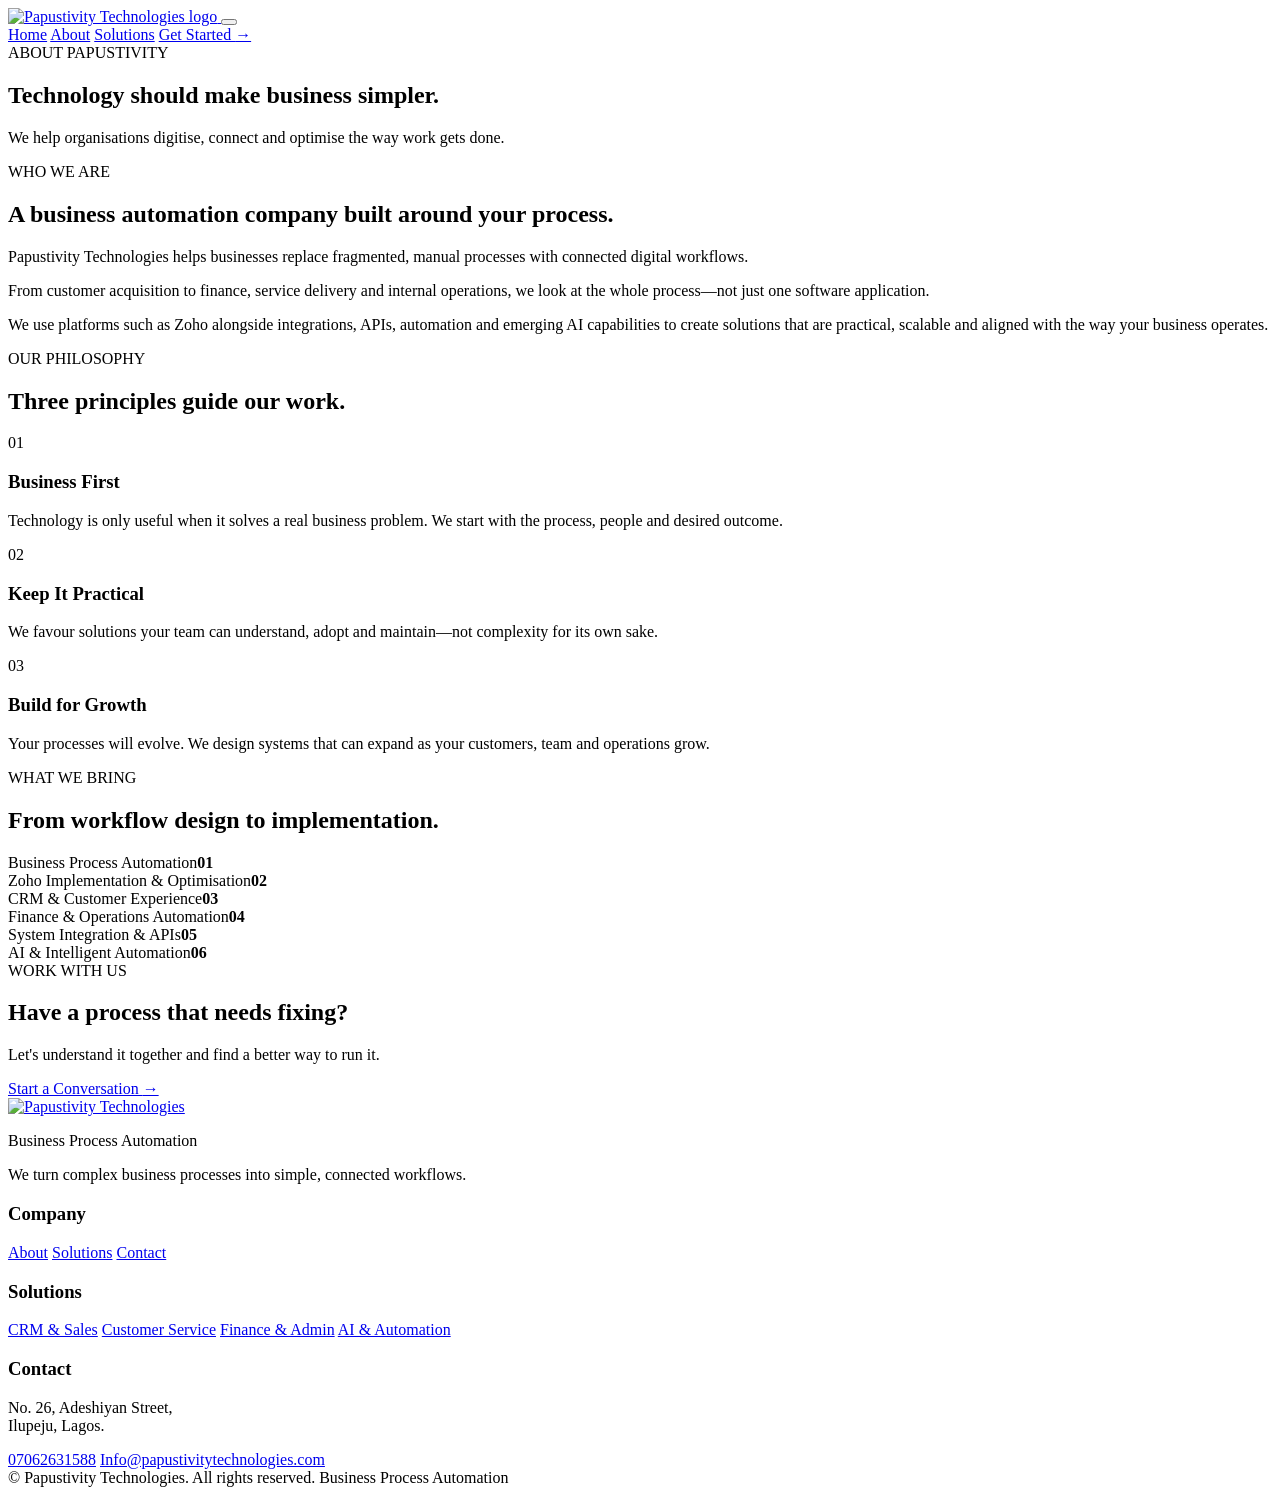
==== about.html @ e0532d32 "Initial File upload" ====
<!DOCTYPE html>
<html lang="en">
<head>
  <meta charset="UTF-8">
  <meta name="viewport" content="width=device-width, initial-scale=1.0">
  <meta name="theme-color" content="#081b3a">
  <meta name="description" content="Learn how Papustivity Technologies approaches business process automation.">
  <meta property="og:title" content="About | Papustivity Technologies">
  <meta property="og:description" content="Learn how Papustivity Technologies approaches business process automation.">
  <meta property="og:type" content="website">
  <meta property="og:image" content="images/papustivity-logo.png">
  <title>About | Papustivity Technologies</title>
  <link rel="icon" type="image/png" href="images/papustivity-logo.png">
  <link rel="stylesheet" href="css/style.css">
</head>
<body class="about-page">

<header class="site-header" id="site-header">
  <div class="container nav-wrap">
    <a class="brand" href="index.html" aria-label="Papustivity Technologies home">
      <img src="images/papustivity-logo.png" alt="Papustivity Technologies logo">
    </a>

    <button class="menu-toggle" type="button" aria-label="Open navigation" aria-expanded="false" aria-controls="site-nav">
      <span></span><span></span><span></span>
    </button>

    <nav class="site-nav" id="site-nav" aria-label="Main navigation">
      <a href="index.html" data-nav="home">Home</a>
      <a href="about.html" data-nav="about">About</a>
      <a href="solutions.html" data-nav="solutions">Solutions</a>
      <a class="nav-cta" href="contact.html">Get Started <span>→</span></a>
    </nav>
  </div>
</header>

<main>
  <section class="page-hero">
    <div class="container narrow">
      <span class="eyebrow"><span class="eyebrow-dot"></span> ABOUT PAPUSTIVITY</span>
      <h1>Technology should make <span>business simpler.</span></h1>
      <p>We help organisations digitise, connect and optimise the way work gets done.</p>
    </div>
  </section>

  <section class="section">
    <div class="container split-section about-split">
      <div>
        <span class="section-kicker">WHO WE ARE</span>
        <h2>A business automation company built around your process.</h2>
      </div>
      <div>
        <p class="lead">Papustivity Technologies helps businesses replace fragmented, manual processes with connected digital workflows.</p>
        <p>From customer acquisition to finance, service delivery and internal operations, we look at the whole process—not just one software application.</p>
        <p>We use platforms such as Zoho alongside integrations, APIs, automation and emerging AI capabilities to create solutions that are practical, scalable and aligned with the way your business operates.</p>
      </div>
    </div>
  </section>

  <section class="section section-soft">
    <div class="container">
      <div class="section-heading"><div><span class="section-kicker">OUR PHILOSOPHY</span><h2>Three principles guide our work.</h2></div></div>
      <div class="card-grid three">
        <article class="principle"><span>01</span><h3>Business First</h3><p>Technology is only useful when it solves a real business problem. We start with the process, people and desired outcome.</p></article>
        <article class="principle"><span>02</span><h3>Keep It Practical</h3><p>We favour solutions your team can understand, adopt and maintain—not complexity for its own sake.</p></article>
        <article class="principle"><span>03</span><h3>Build for Growth</h3><p>Your processes will evolve. We design systems that can expand as your customers, team and operations grow.</p></article>
      </div>
    </div>
  </section>

  <section class="section">
    <div class="container">
      <div class="section-heading"><div><span class="section-kicker">WHAT WE BRING</span><h2>From workflow design to implementation.</h2></div></div>
      <div class="capability-list">
        <div><span>Business Process Automation</span><b>01</b></div>
        <div><span>Zoho Implementation &amp; Optimisation</span><b>02</b></div>
        <div><span>CRM &amp; Customer Experience</span><b>03</b></div>
        <div><span>Finance &amp; Operations Automation</span><b>04</b></div>
        <div><span>System Integration &amp; APIs</span><b>05</b></div>
        <div><span>AI &amp; Intelligent Automation</span><b>06</b></div>
      </div>
    </div>
  </section>

  <section class="cta-section">
    <div class="container cta-box">
      <div><span class="section-kicker">WORK WITH US</span><h2>Have a process that needs fixing?</h2><p>Let's understand it together and find a better way to run it.</p></div>
      <a class="btn btn-light" href="contact.html">Start a Conversation <span>→</span></a>
    </div>
  </section>
</main>

<footer class="site-footer">
  <div class="container footer-grid">
    <div class="footer-brand">
      <a class="brand footer-logo" href="index.html" aria-label="Papustivity Technologies home">
        <img src="images/papustivity-logo.png" alt="Papustivity Technologies">
      </a>
      <p>Business Process Automation</p>
      <p class="footer-copy">We turn complex business processes into simple, connected workflows.</p>
    </div>

    <div>
      <h3>Company</h3>
      <a href="about.html">About</a>
      <a href="solutions.html">Solutions</a>
      <a href="contact.html">Contact</a>
    </div>

    <div>
      <h3>Solutions</h3>
      <a href="solutions.html#crm">CRM &amp; Sales</a>
      <a href="solutions.html#service">Customer Service</a>
      <a href="solutions.html#finance">Finance &amp; Admin</a>
      <a href="solutions.html#ai">AI &amp; Automation</a>
    </div>

    <div class="footer-contact">
      <h3>Contact</h3>
      <p>No. 26, Adeshiyan Street,<br>Ilupeju, Lagos.</p>
      <a href="tel:07062631588">07062631588</a>
      <a href="mailto:Info@papustivitytechnologies.com">Info@papustivitytechnologies.com</a>
    </div>
  </div>

  <div class="container footer-bottom">
    <span>© <span id="year"></span> Papustivity Technologies. All rights reserved.</span>
    <span>Business Process Automation</span>
  </div>
</footer>

<script src="js/main.js"></script>
</body>
</html>
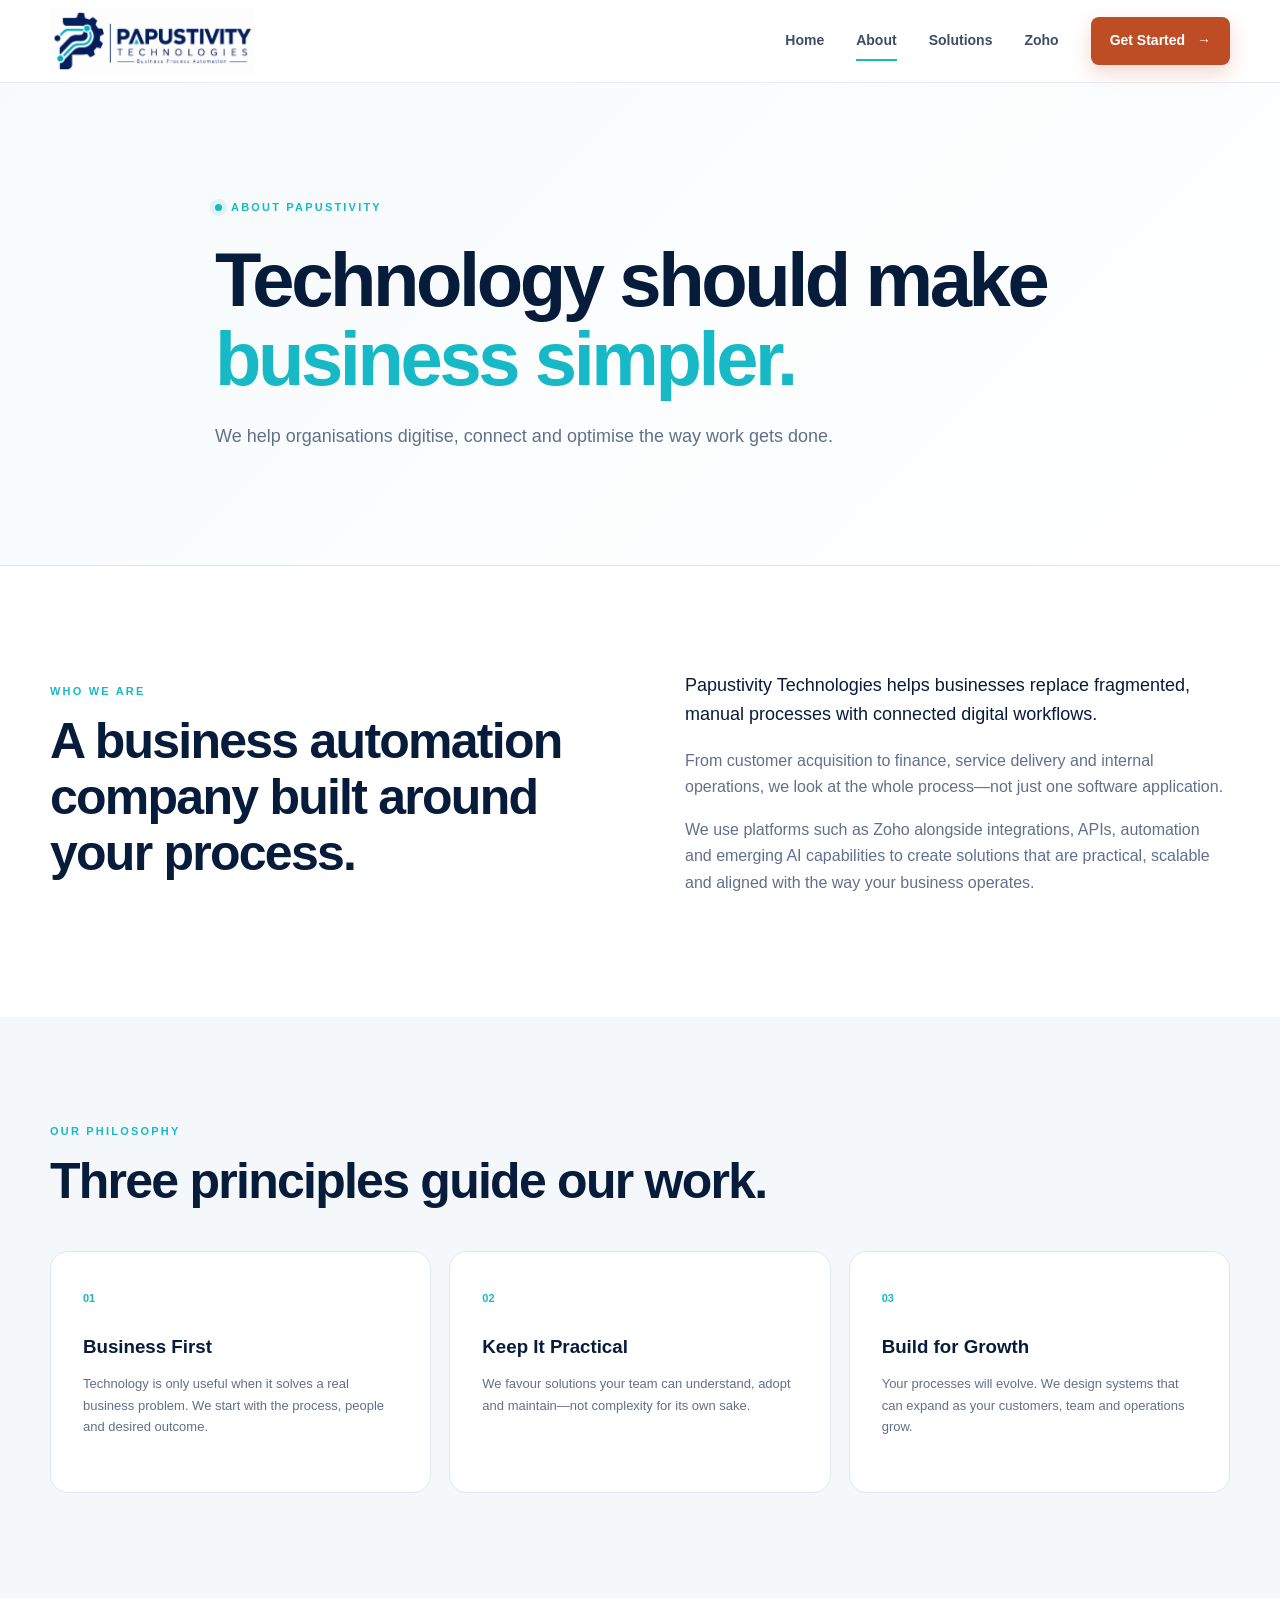
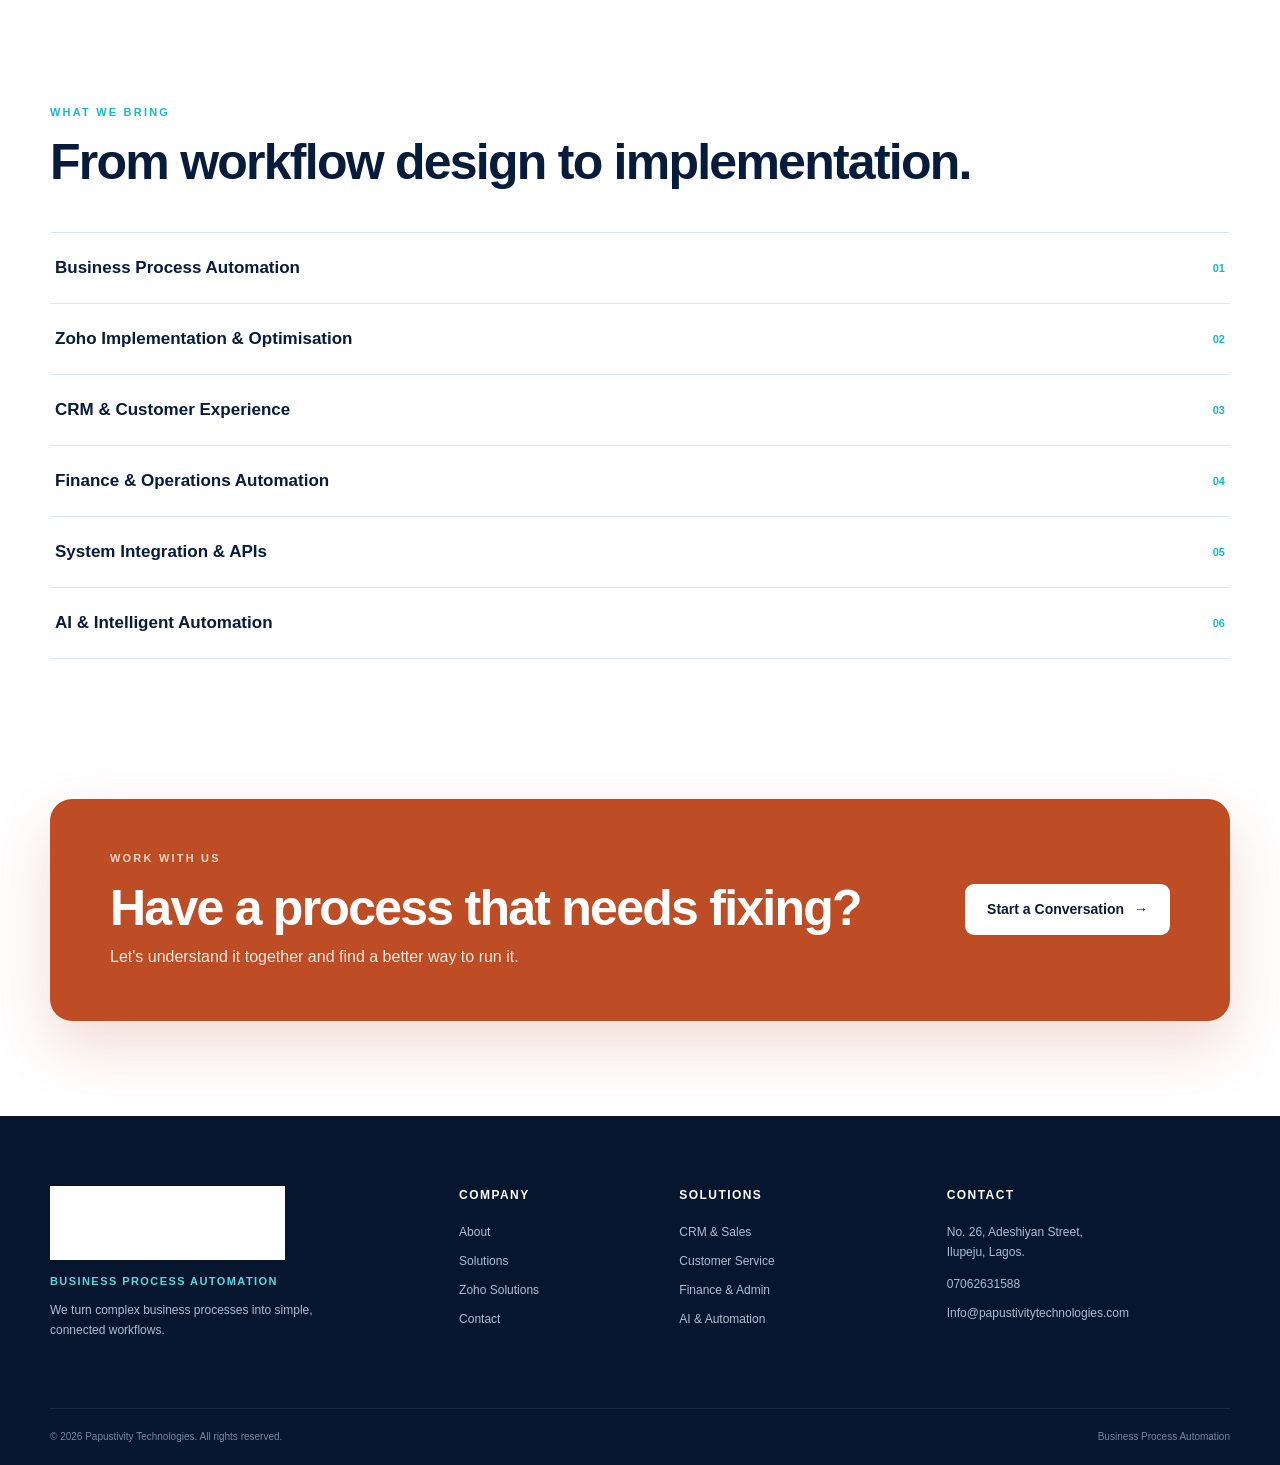
==== commit d6c37bc6: "Add Authorized Zoho Partner website campaign" ====
--- a/about.html
+++ b/about.html
@@ -30,6 +30,7 @@
       <a href="index.html" data-nav="home">Home</a>
       <a href="about.html" data-nav="about">About</a>
       <a href="solutions.html" data-nav="solutions">Solutions</a>
+      <a href="zoho.html" data-nav="zoho">Zoho</a>
       <a class="nav-cta" href="contact.html">Get Started <span>→</span></a>
     </nav>
   </div>
@@ -105,6 +106,7 @@
       <h3>Company</h3>
       <a href="about.html">About</a>
       <a href="solutions.html">Solutions</a>
+      <a href="zoho.html">Zoho Solutions</a>
       <a href="contact.html">Contact</a>
     </div>
 
--- a/css/style.css
+++ b/css/style.css
@@ -0,0 +1,232 @@
+
+:root{
+  --navy:#071b3b;
+  --navy-2:#0c2a55;
+  --navy-3:#123c72;
+  --aqua:#18b9c7;
+  --aqua-2:#59d8dc;
+  --orange:#be4d25;
+  --orange-dark:#9f3e1d;
+  --ink:#13213b;
+  --muted:#61708a;
+  --line:#dfe6ee;
+  --soft:#f5f8fb;
+  --white:#fff;
+  --shadow:0 20px 60px rgba(7,27,59,.10);
+  --radius:20px;
+  --max:1180px;
+}
+
+*{box-sizing:border-box}
+html{scroll-behavior:smooth}
+body{margin:0;font-family:Aptos,Arial,sans-serif;color:var(--ink);background:var(--white);line-height:1.65;-webkit-font-smoothing:antialiased}
+img{max-width:100%;display:block}
+a{color:inherit;text-decoration:none}
+button,input,select,textarea{font:inherit}
+button{cursor:pointer}
+.container{width:min(var(--max),calc(100% - 48px));margin:0 auto}
+.narrow{max-width:850px}
+.center{text-align:center}
+
+.site-header{position:sticky;top:0;z-index:100;background:rgba(255,255,255,.95);backdrop-filter:blur(16px);border-bottom:1px solid rgba(223,230,238,.75)}
+.nav-wrap{height:82px;display:flex;align-items:center;justify-content:space-between;gap:32px}
+.brand{display:block;width:205px}
+.brand img{width:100%;height:auto}
+.site-nav{display:flex;align-items:center;gap:32px;font-size:14px;font-weight:600}
+.site-nav>a:not(.nav-cta){position:relative;color:#3e4d65;padding:8px 0}
+.site-nav>a:not(.nav-cta):after{content:"";position:absolute;left:0;right:100%;bottom:0;height:2px;background:var(--aqua);transition:.25s}
+.site-nav>a:not(.nav-cta):hover:after,.site-nav>a.active:after{right:0}
+.nav-cta{background:var(--orange);color:white;padding:12px 19px;border-radius:8px;box-shadow:0 8px 20px rgba(190,77,37,.22);transition:.2s}
+.nav-cta:hover{background:var(--orange-dark);transform:translateY(-1px)}
+.nav-cta span{margin-left:8px}
+.menu-toggle{display:none;border:0;background:none;padding:8px}
+.menu-toggle span{display:block;width:25px;height:2px;background:var(--navy);margin:5px 0}
+
+.hero{overflow:hidden;background:linear-gradient(135deg,#f7fafc 0%,#fff 62%)}
+.hero-grid{min-height:670px;display:grid;grid-template-columns:1.05fr .95fr;align-items:center;gap:50px;padding:70px 0}
+.eyebrow,.section-kicker{font-size:11px;letter-spacing:.20em;font-weight:800;color:var(--aqua);text-transform:uppercase}
+.eyebrow{display:inline-flex;align-items:center;gap:9px}
+.eyebrow-dot{width:7px;height:7px;border-radius:50%;background:var(--aqua);box-shadow:0 0 0 5px rgba(24,185,199,.12)}
+h1,h2,h3,p{margin-top:0}
+h1{font-size:clamp(48px,6vw,76px);line-height:1.03;letter-spacing:-.045em;margin:22px 0 24px;color:var(--navy);font-weight:800}
+h1 span,h2 span{color:var(--aqua)}
+.hero-text{max-width:610px;color:var(--muted);font-size:18px}
+.hero-actions{display:flex;gap:13px;flex-wrap:wrap;margin:32px 0 40px}
+.btn{display:inline-flex;align-items:center;justify-content:center;gap:10px;border-radius:9px;padding:13px 21px;font-weight:700;font-size:14px;border:1px solid transparent;transition:.2s}
+.btn-primary{background:var(--orange);color:white;box-shadow:0 10px 25px rgba(190,77,37,.22)}
+.btn-primary:hover{background:var(--orange-dark);transform:translateY(-2px);box-shadow:0 14px 30px rgba(190,77,37,.27)}
+.btn-ghost{border-color:var(--line);background:white;color:var(--navy)}
+.btn-ghost:hover,.btn-outline:hover{border-color:var(--navy);background:var(--navy);color:white}
+.btn-outline{border-color:#cbd5e1;color:var(--navy);margin-top:22px}
+.btn-light{background:white;color:var(--navy)}
+.btn-light:hover{background:#edf6f8;transform:translateY(-2px)}
+.hero-proof{display:flex;gap:28px;flex-wrap:wrap}
+.hero-proof div{padding-left:13px;border-left:2px solid var(--aqua)}
+.hero-proof strong{display:block;font-size:13px;color:var(--navy)}
+.hero-proof span{display:block;font-size:11px;color:var(--muted)}
+
+.hero-visual{position:relative;min-height:460px;display:flex;align-items:center;justify-content:center}
+.automation-card{position:relative;z-index:2;width:min(500px,100%);background:white;border:1px solid #dfe8ef;border-radius:22px;box-shadow:0 30px 80px rgba(7,27,59,.15);padding:25px}
+.automation-top{display:flex;justify-content:space-between;align-items:center;font-size:10px;font-weight:800;letter-spacing:.15em;color:var(--navy)}
+.live-dot{color:#2b8a5a;letter-spacing:.08em}.live-dot:before{content:"";display:inline-block;width:6px;height:6px;background:#2b8a5a;border-radius:50%;margin-right:6px}
+.flow-map{display:flex;align-items:center;justify-content:space-between;margin:50px 0 42px}
+.flow-node{width:92px;height:92px;border-radius:50%;border:2px solid #dbe5ed;display:grid;place-items:center;text-align:center;font-size:10px;font-weight:800;color:var(--navy);background:#fbfdff}
+.flow-node.active{border-color:var(--aqua);box-shadow:0 0 0 9px rgba(24,185,199,.10),0 10px 30px rgba(24,185,199,.15)}
+.flow-line{height:2px;background:#dfe8ef;flex:1;position:relative;margin:0 -2px}
+.flow-line i{position:absolute;width:38%;height:2px;background:var(--aqua);left:0;top:0;animation:flow 1.8s infinite linear}
+@keyframes flow{from{left:0;width:20%}to{left:80%;width:20%}}
+.mini-stats{display:flex;justify-content:space-between;border-top:1px solid var(--line);padding-top:17px;font-size:10px;color:var(--muted)}
+.mini-stats b{color:var(--aqua);margin-right:5px}
+.orb{position:absolute;border-radius:50%;filter:blur(1px)}
+.orb-one{width:300px;height:300px;background:rgba(24,185,199,.11);right:-30px;top:20px}
+.orb-two{width:180px;height:180px;background:rgba(7,27,59,.08);left:0;bottom:30px}
+.floating-tag{position:absolute;z-index:3;background:white;border:1px solid var(--line);padding:9px 12px;border-radius:9px;box-shadow:0 10px 25px rgba(7,27,59,.1);font-size:11px;font-weight:700}
+.floating-tag b{color:var(--aqua);margin-left:8px}
+.tag-one{top:80px;left:10px}.tag-two{right:0;bottom:85px}.tag-three{left:50px;bottom:30px}
+
+.section{padding:105px 0}
+.section-soft{background:var(--soft)}
+.intro-section{padding-top:95px;padding-bottom:90px}
+.section-kicker{display:block;margin-bottom:13px}
+h2{font-size:clamp(34px,4vw,50px);line-height:1.12;letter-spacing:-.035em;color:var(--navy);margin-bottom:20px}
+.narrow>p,.intro-section .narrow>p{font-size:17px;color:var(--muted)}
+.section-heading{display:flex;justify-content:space-between;align-items:flex-end;gap:30px;margin-bottom:42px}
+.section-heading h2{margin-bottom:0}
+.text-link{font-weight:700;font-size:13px;color:var(--navy);white-space:nowrap}
+.text-link span{color:var(--orange);margin-left:5px}
+.card-grid{display:grid;gap:18px}.card-grid.four{grid-template-columns:repeat(4,1fr)}.card-grid.three{grid-template-columns:repeat(3,1fr)}
+.service-card{background:white;border:1px solid var(--line);border-radius:16px;padding:27px;transition:.25s}
+.service-card:hover{transform:translateY(-5px);box-shadow:var(--shadow);border-color:#c9d9e4}
+.feature-icon{width:48px;height:48px;border-radius:13px;display:grid;place-items:center;background:#e8f8f9;color:var(--aqua);margin-bottom:23px}
+.feature-icon svg{width:27px;height:27px;fill:none;stroke:currentColor;stroke-width:1.8;stroke-linecap:round;stroke-linejoin:round}
+.service-card h3{font-size:17px;line-height:1.25;color:var(--navy);margin-bottom:10px}
+.service-card p,.principle p{font-size:13px;color:var(--muted);margin-bottom:22px}
+.service-card a{font-size:12px;font-weight:800;color:var(--navy)}
+.split-section{display:grid;grid-template-columns:1fr 1fr;align-items:center;gap:90px}
+.split-section p{color:var(--muted)}
+.split-section .lead{font-size:18px;color:var(--navy)}
+.process-graphic{min-height:410px;position:relative;background:linear-gradient(145deg,#f7fbfc,#fff);border:1px solid var(--line);border-radius:24px;overflow:hidden}
+.process-circle{position:absolute;width:92px;height:92px;border-radius:50%;background:var(--navy);color:white;display:grid;place-items:center;font-size:13px;font-weight:800;left:20%;top:17%;box-shadow:0 0 0 13px rgba(7,27,59,.05)}
+.process-circle.small{width:70px;height:70px;background:var(--aqua);left:54%;top:45%;box-shadow:0 0 0 12px rgba(24,185,199,.10)}
+.process-circle.result{width:100px;height:100px;background:var(--orange);left:67%;top:67%;box-shadow:0 0 0 13px rgba(190,77,37,.08)}
+.process-path{position:absolute;height:2px;background:var(--aqua);transform-origin:left center}
+.path-a{width:260px;left:28%;top:38%;transform:rotate(20deg)}
+.path-b{width:220px;left:59%;top:55%;transform:rotate(39deg)}
+.process-label{position:absolute;font-size:10px;font-weight:800;letter-spacing:.12em;text-transform:uppercase;color:var(--muted)}
+.label-a{left:14%;top:43%}.label-b{left:47%;top:34%}.label-c{right:10%;bottom:18%}
+.section-navy{background:var(--navy);color:white}
+.section-heading.light h2,.section-navy h2{color:white}
+.section-navy .section-kicker{color:var(--aqua-2)}
+.steps{display:grid;grid-template-columns:repeat(3,1fr);gap:1px;background:rgba(255,255,255,.13);border:1px solid rgba(255,255,255,.13)}
+.step{padding:35px;background:var(--navy);display:grid;grid-template-columns:45px 1fr;gap:20px}
+.step>span{color:var(--aqua);font-size:12px;font-weight:800}
+.step h3{color:white;margin-bottom:8px}.step p{color:#aebdd1;font-size:13px;margin:0}
+.zoho-wrap{display:grid;grid-template-columns:1fr 1fr;gap:90px;align-items:center}
+.zoho-wrap p{color:var(--muted);max-width:550px}
+.app-cloud{display:flex;gap:10px;flex-wrap:wrap;align-content:center}
+.app-cloud span{border:1px solid var(--line);padding:12px 16px;border-radius:8px;font-size:10px;font-weight:800;color:var(--navy);background:#fff;box-shadow:0 5px 15px rgba(7,27,59,.04)}
+.cta-section{padding:35px 0 95px}
+.cta-box{background:var(--orange);color:white;border-radius:22px;padding:50px 60px;display:flex;justify-content:space-between;align-items:center;gap:35px;box-shadow:0 25px 60px rgba(190,77,37,.20)}
+.cta-box h2{color:white;margin-bottom:8px}.cta-box p{margin:0;color:#ffe9df}.cta-box .section-kicker{color:#ffd5c5}
+
+.page-hero{padding:110px 0 95px;background:linear-gradient(135deg,#f6fafc,#fff);border-bottom:1px solid var(--line)}
+.page-hero h1{max-width:900px}.page-hero p{max-width:700px;font-size:18px;color:var(--muted)}
+.principle{border:1px solid var(--line);padding:32px;border-radius:18px;background:white}
+.principle>span{font-size:11px;font-weight:800;color:var(--aqua)}
+.principle h3{margin:22px 0 10px;color:var(--navy)}
+.capability-list{border-top:1px solid var(--line)}
+.capability-list div{display:flex;justify-content:space-between;align-items:center;padding:21px 5px;border-bottom:1px solid var(--line);font-size:17px;font-weight:700;color:var(--navy)}
+.capability-list b{font-size:11px;color:var(--aqua)}
+
+.solution-block{display:grid;grid-template-columns:110px 1fr;gap:42px;padding:60px 0;border-bottom:1px solid var(--line);align-items:start}
+.solution-block.reverse{grid-template-columns:110px 1fr}
+.solution-block .feature-icon{width:78px;height:78px;border-radius:18px}
+.solution-block .feature-icon svg{width:40px;height:40px}
+.solution-block h2{font-size:37px;margin-bottom:10px}
+.solution-block p{color:var(--muted);max-width:760px}
+.tag-list{display:flex;flex-wrap:wrap;gap:8px;margin-top:22px}
+.tag-list span{font-size:10px;font-weight:700;padding:7px 10px;background:var(--soft);border:1px solid var(--line);border-radius:99px;color:var(--navy)}
+.zoho-mark{width:78px;height:78px;border-radius:18px;display:grid;place-items:center;background:var(--navy);color:white;font-size:42px;font-weight:800}
+
+.contact-grid{display:grid;grid-template-columns:.85fr 1.15fr;gap:85px;align-items:start}
+.contact-info>p{color:var(--muted);max-width:500px;margin-bottom:38px}
+.contact-detail{display:flex;gap:15px;margin:25px 0}
+.detail-icon{width:38px;height:38px;display:grid;place-items:center;border-radius:10px;background:#e8f8f9;color:var(--aqua);font-weight:800}
+.contact-detail small{display:block;color:var(--muted);font-size:10px;text-transform:uppercase;letter-spacing:.1em;font-weight:800}
+.contact-detail strong,.contact-detail a{display:block;color:var(--navy);font-size:14px;margin-top:3px}
+.contact-detail a:hover{color:var(--orange)}
+.form-card{background:white;border:1px solid var(--line);border-radius:20px;padding:34px;box-shadow:var(--shadow)}
+.form-row{display:grid;grid-template-columns:1fr 1fr;gap:16px}
+.form-field{margin-bottom:19px}
+.form-field label{display:block;font-size:11px;font-weight:800;color:var(--navy);margin-bottom:7px}
+.form-field input,.form-field select,.form-field textarea{width:100%;border:1px solid #d7e0e8;border-radius:8px;background:#fbfdff;padding:12px 13px;color:var(--ink);outline:none;transition:.2s}
+.form-field textarea{resize:vertical;min-height:135px}
+.form-field input:focus,.form-field select:focus,.form-field textarea:focus{border-color:var(--aqua);box-shadow:0 0 0 4px rgba(24,185,199,.09)}
+.form-submit{width:100%;border:0;margin-top:4px}
+.form-submit[disabled]{opacity:.65;cursor:wait;transform:none}
+.form-status{font-size:12px;margin:13px 0 0;text-align:center;min-height:18px}.form-status.success{color:#2b8a5a}.form-status.error{color:#b33b2c}
+
+.site-footer{background:#06162f;color:#aebdd1;padding-top:70px}
+.footer-grid{display:grid;grid-template-columns:1.5fr .7fr .9fr 1.2fr;gap:55px;padding-bottom:55px}
+.footer-logo{width:235px;filter:brightness(0) invert(1);margin-bottom:12px}
+.footer-brand>p:first-of-type{color:var(--aqua-2);font-size:11px;letter-spacing:.13em;text-transform:uppercase;font-weight:800}
+.footer-copy{font-size:12px;max-width:300px}
+.site-footer h3{color:white;font-size:12px;text-transform:uppercase;letter-spacing:.12em;margin-bottom:18px}
+.site-footer .footer-grid>div:not(.footer-brand)>a{display:block;font-size:12px;margin:9px 0;color:#aebdd1}.site-footer a:hover{color:white}
+.footer-contact p{font-size:12px;margin-bottom:12px}.footer-contact a{display:block;font-size:12px;margin:7px 0}
+.footer-bottom{border-top:1px solid rgba(255,255,255,.09);padding:20px 0;display:flex;justify-content:space-between;gap:20px;font-size:10px;color:#7588a2}
+
+@media(max-width:1000px){
+  .card-grid.four{grid-template-columns:repeat(2,1fr)}
+  .hero-grid{grid-template-columns:1fr;min-height:auto;padding:75px 0}
+  .hero-visual{min-height:420px}
+  .split-section,.zoho-wrap{grid-template-columns:1fr;gap:50px}
+  .process-graphic{max-width:650px}
+  .footer-grid{grid-template-columns:1.4fr 1fr 1fr}
+  .footer-contact{grid-column:2/4}
+}
+@media(max-width:760px){
+  .container{width:min(var(--max),calc(100% - 34px))}
+  .nav-wrap{height:72px}
+  .brand{width:180px}
+  .menu-toggle{display:block}
+  .site-nav{display:none;position:absolute;left:0;right:0;top:72px;background:white;border-bottom:1px solid var(--line);padding:18px 20px 25px;flex-direction:column;align-items:stretch;gap:7px;box-shadow:0 15px 30px rgba(7,27,59,.08)}
+  .site-nav.open{display:flex}
+  .site-nav>a:not(.nav-cta){padding:12px 4px}
+  .nav-cta{text-align:center;margin-top:6px}
+  h1{font-size:48px}
+  .section{padding:78px 0}
+  .section-heading{display:block}
+  .section-heading .text-link{display:inline-block;margin-top:18px}
+  .card-grid.four,.card-grid.three{grid-template-columns:1fr}
+  .hero-proof{gap:15px}
+  .hero-visual{min-height:360px}
+  .automation-card{padding:19px}
+  .flow-node{width:70px;height:70px;font-size:8px}
+  .floating-tag{display:none}
+  .steps{grid-template-columns:1fr}
+  .step{padding:26px}
+  .cta-box{padding:35px 28px;display:block}
+  .cta-box .btn{margin-top:22px}
+  .page-hero{padding:80px 0 70px}
+  .solution-block,.solution-block.reverse{grid-template-columns:1fr;gap:25px;padding:45px 0}
+  .solution-block .feature-icon,.zoho-mark{width:62px;height:62px}
+  .solution-block h2{font-size:32px}
+  .contact-grid{grid-template-columns:1fr;gap:45px}
+  .form-row{grid-template-columns:1fr;gap:0}
+  .form-card{padding:23px}
+  .footer-grid{grid-template-columns:1fr 1fr;gap:35px}
+  .footer-contact{grid-column:1/3}
+  .footer-bottom{display:block}.footer-bottom span{display:block;margin:5px 0}
+}
+@media(max-width:430px){
+  h1{font-size:41px}
+  h2{font-size:34px}
+  .hero-actions .btn{width:100%}
+  .hero-proof{display:grid;grid-template-columns:1fr 1fr}
+  .hero-proof div:last-child{grid-column:1/3}
+  .flow-map{margin:38px 0 30px}
+  .flow-node{width:58px;height:58px}
+  .footer-grid{grid-template-columns:1fr}
+  .footer-contact{grid-column:auto}
+}
